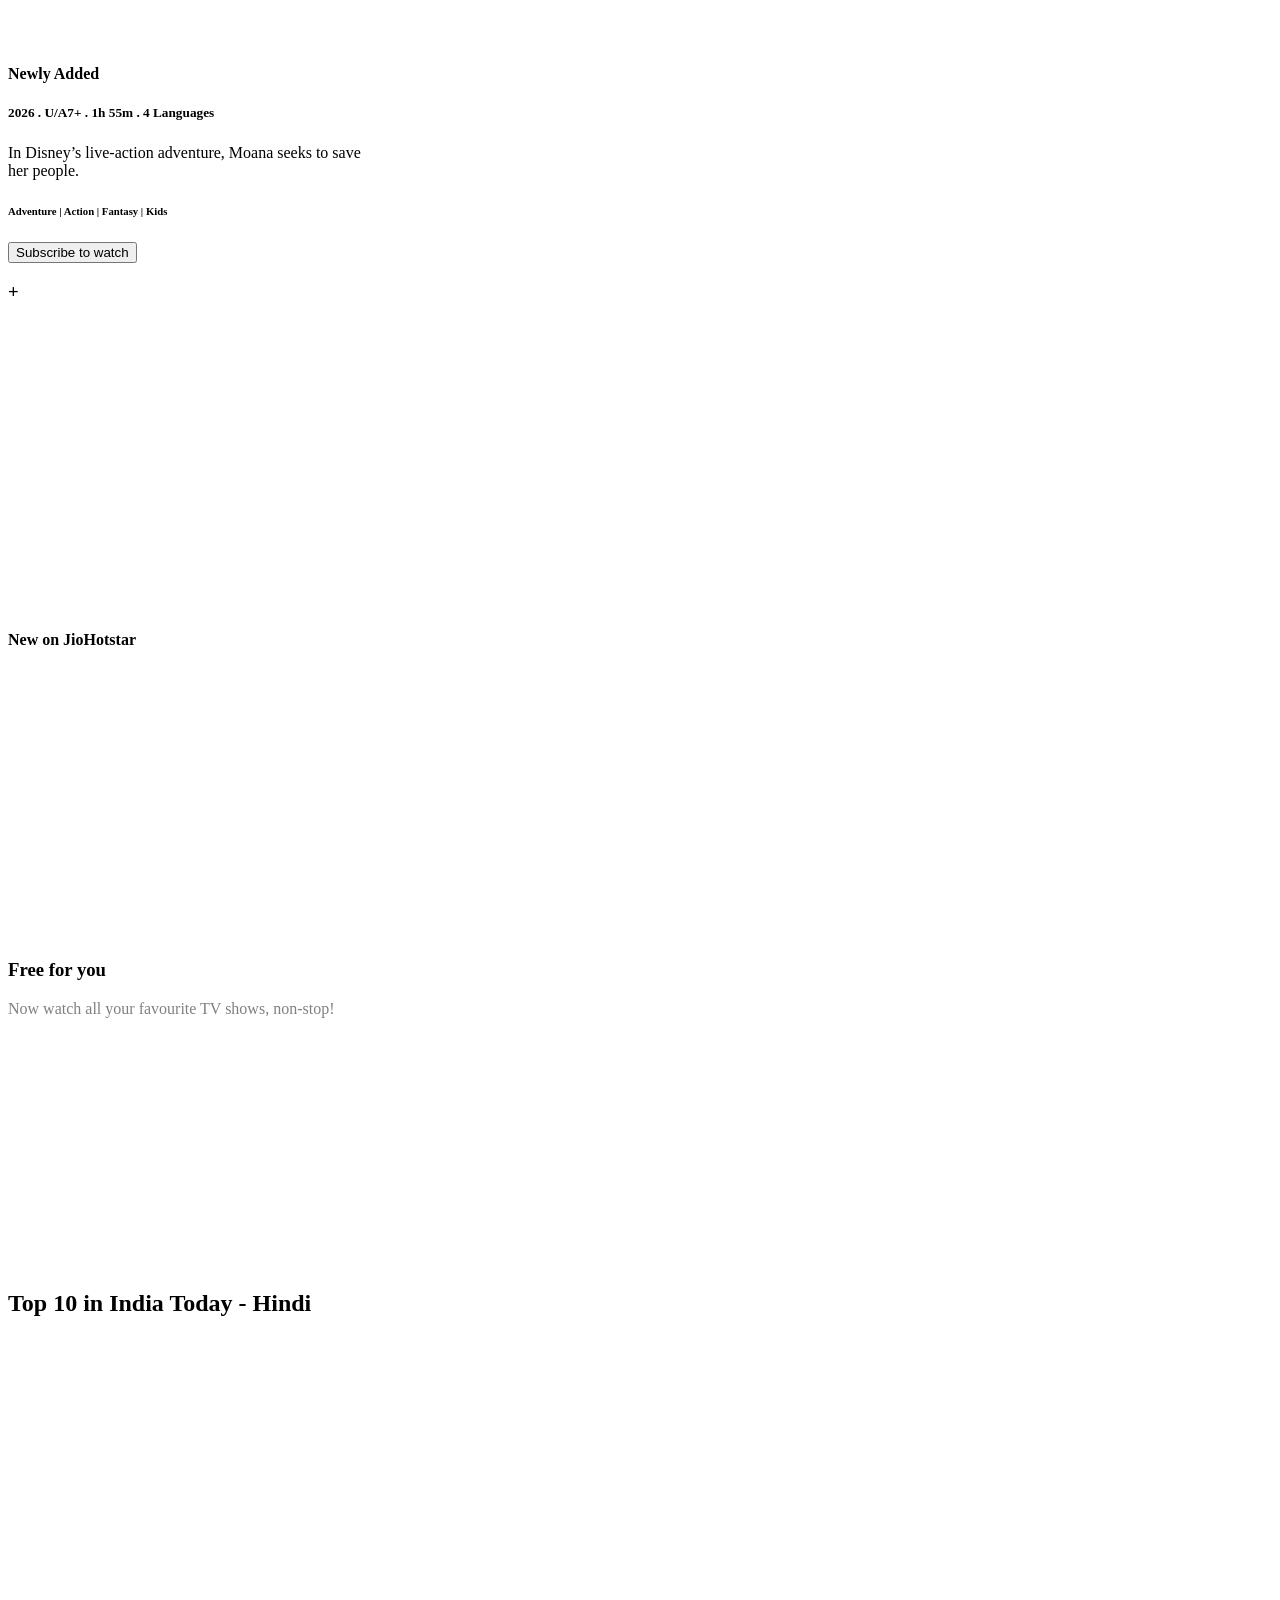
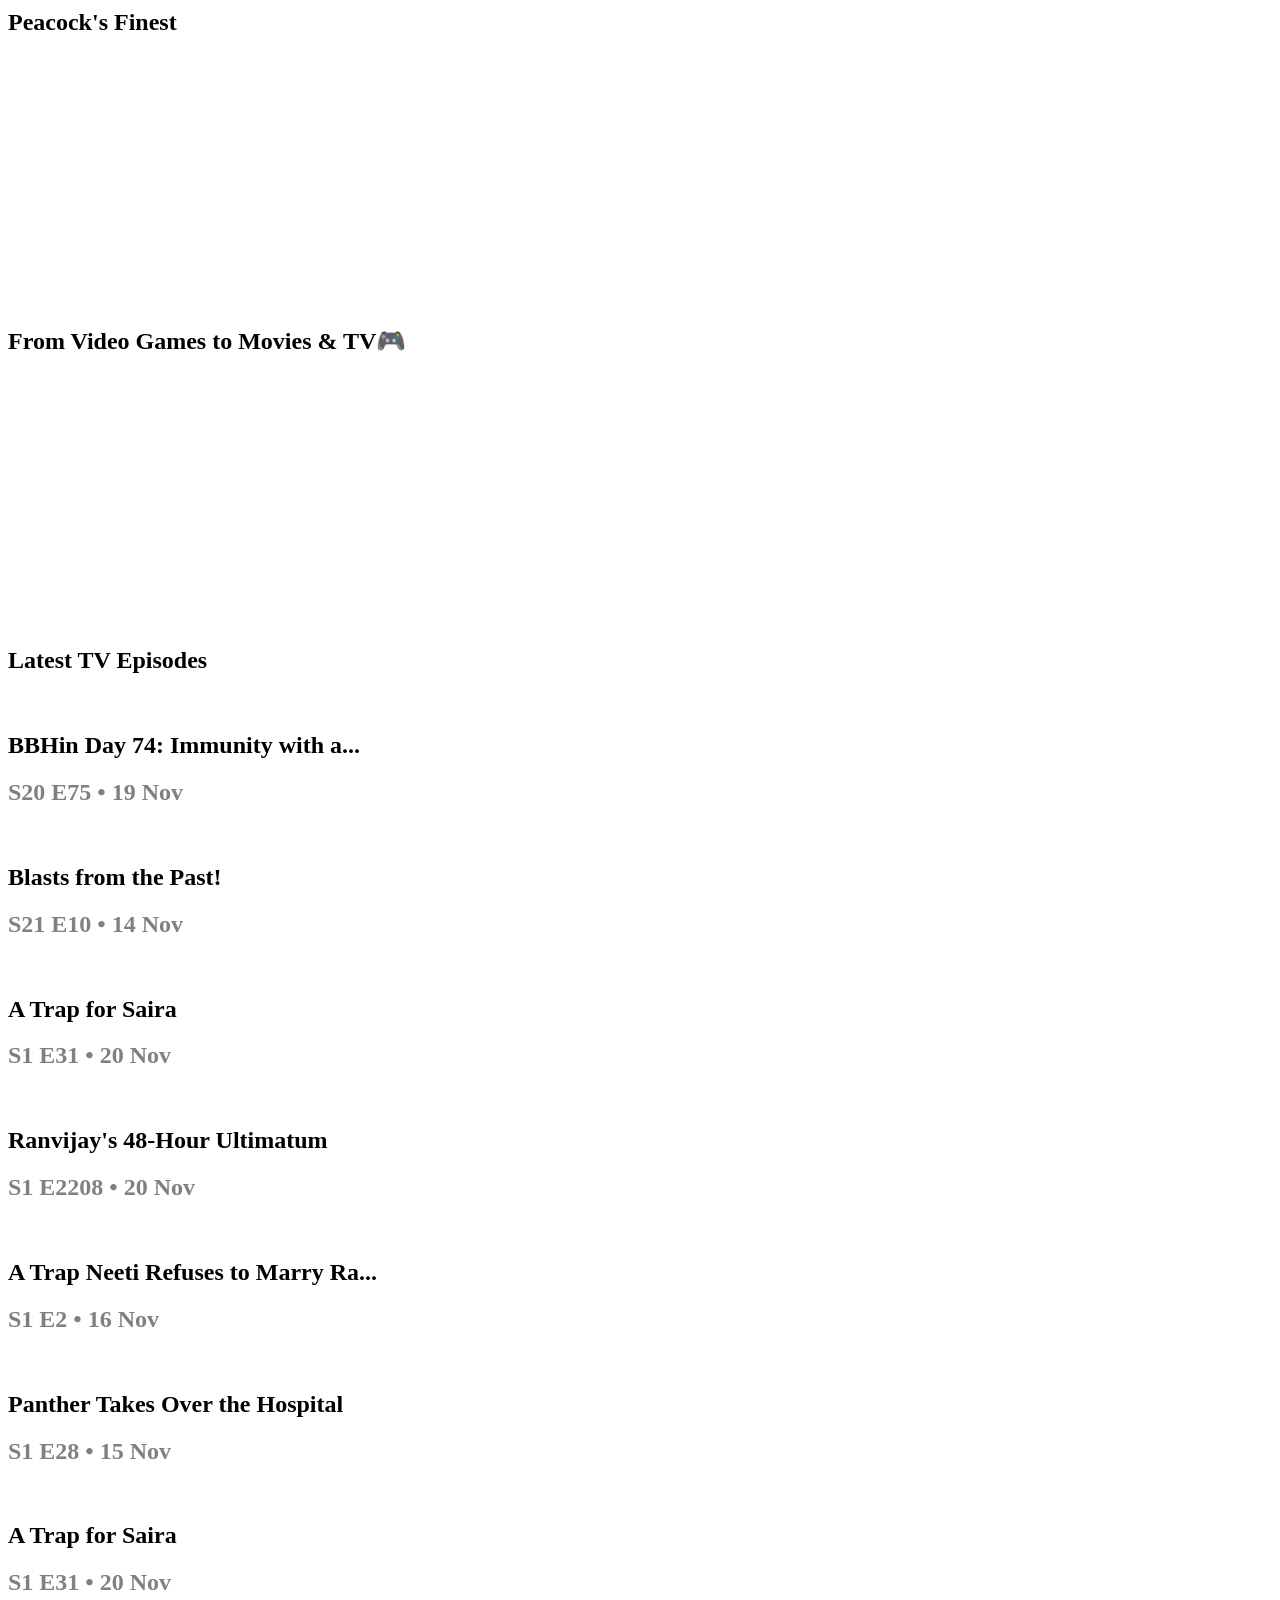
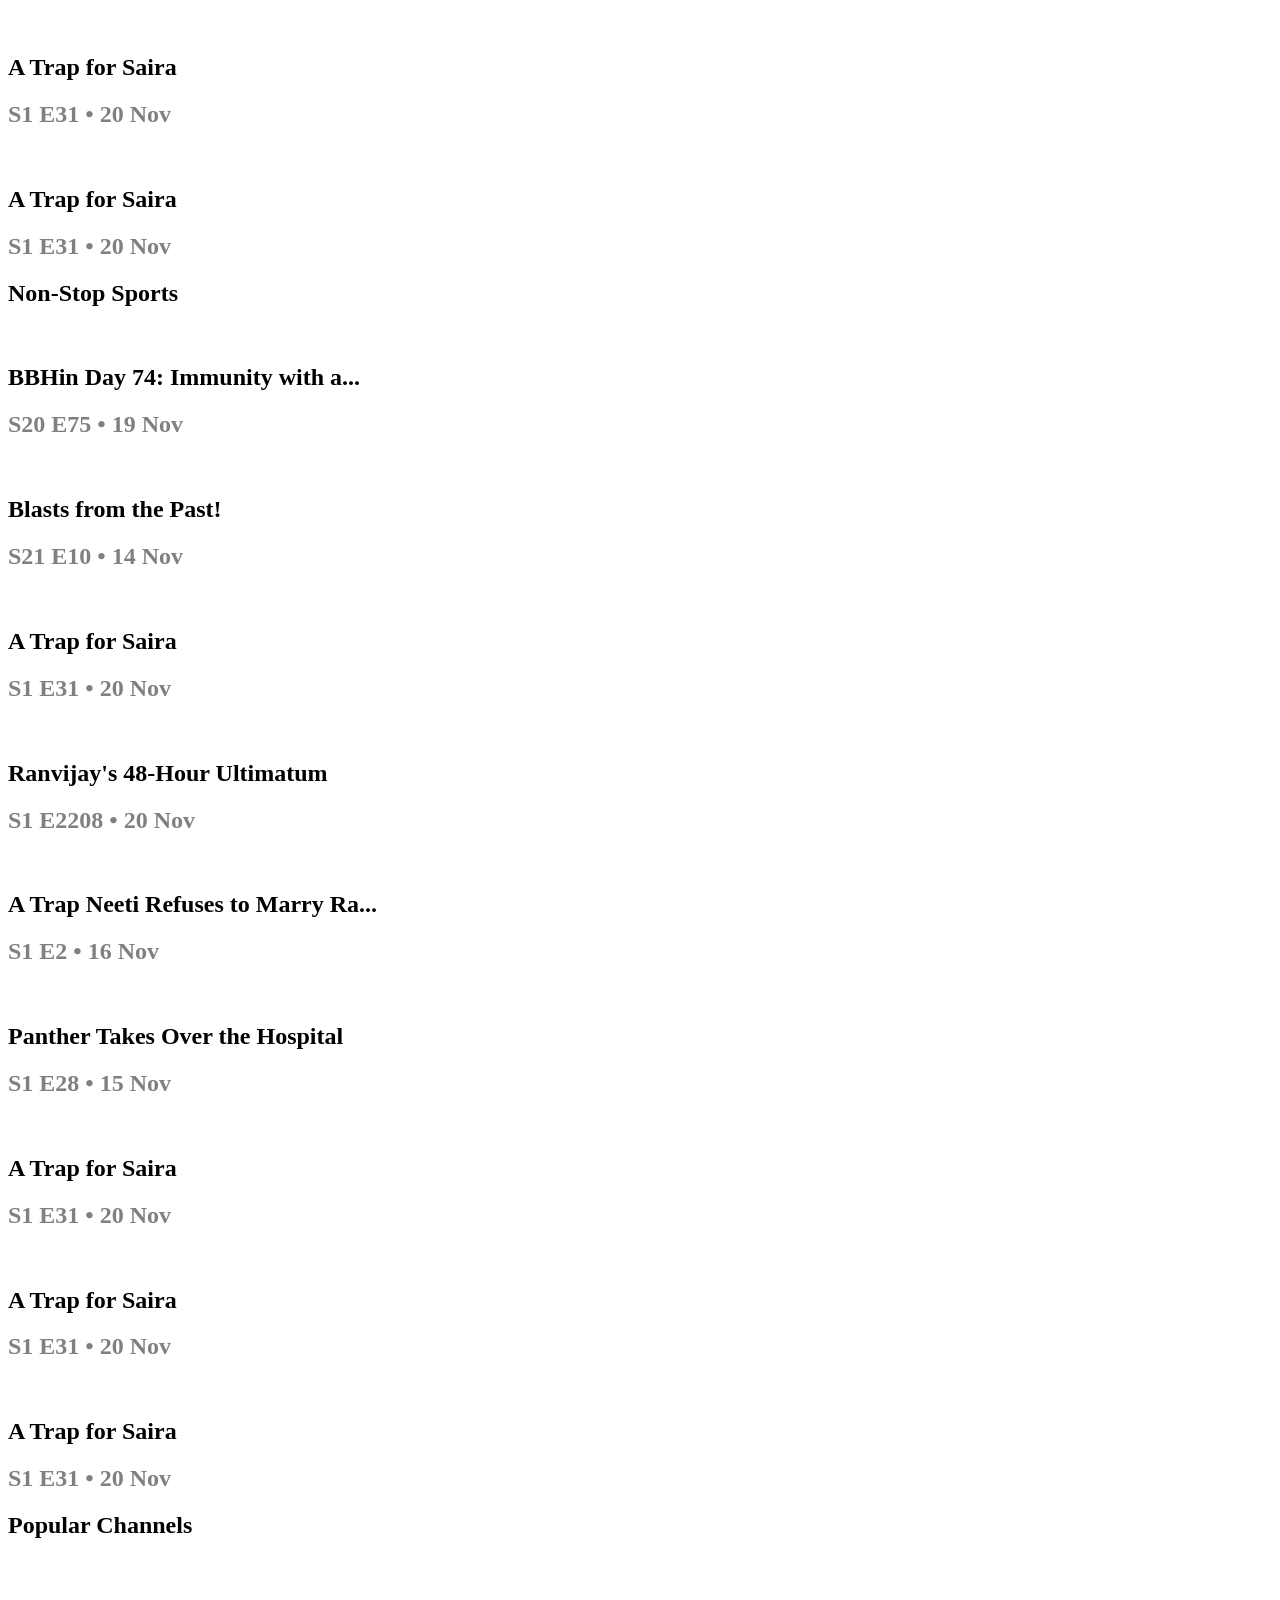
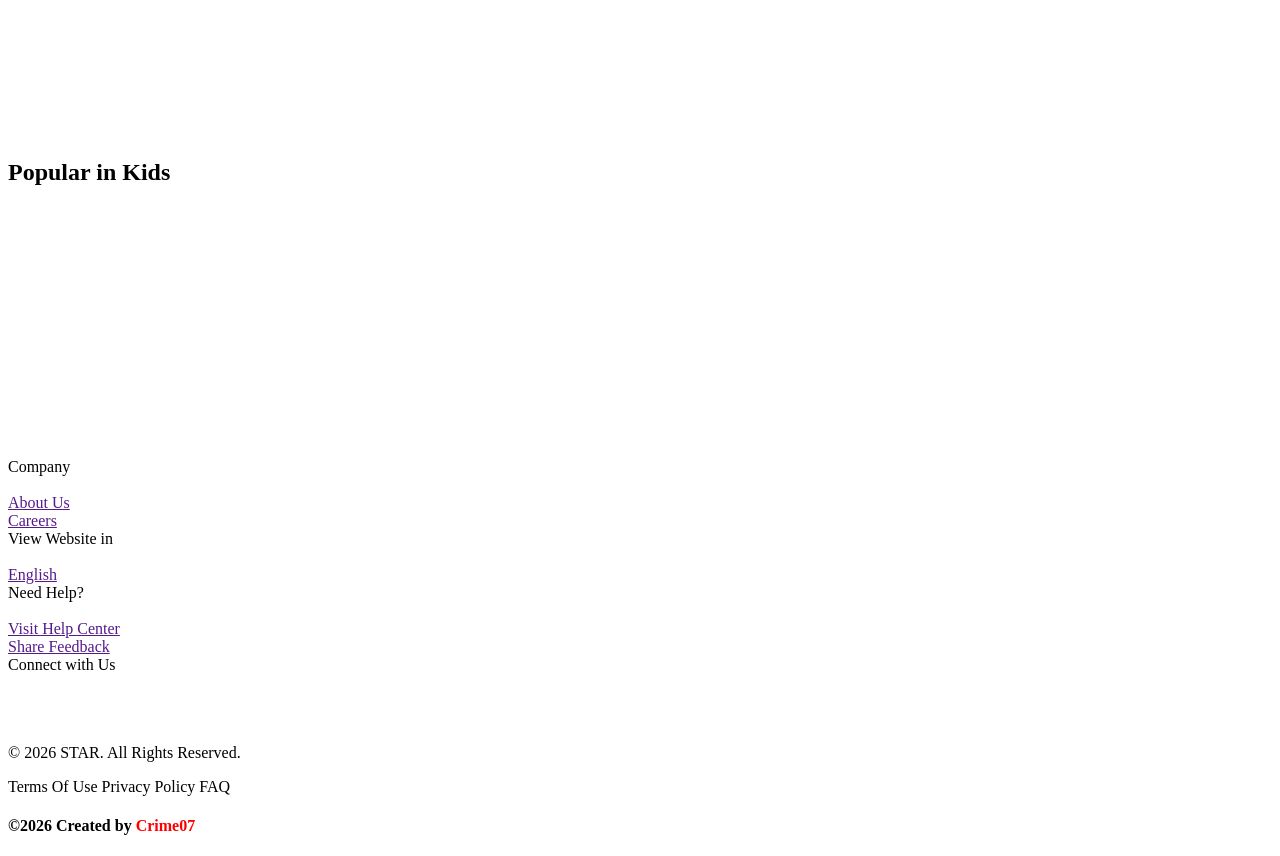
==== index.html @ 53266bb5 "Add files via upload" ====
<!DOCTYPE html>
<html lang="en">

<head>
    <meta charset="UTF-8">
    <meta name="viewport" content="width=device-width, initial-scale=1.0">
    <link rel="shortcut icon" href="/images/logo.png" type="image/x-icon">
    <link rel="stylesheet" href="/css/style.css">
    <title>JioHotstar</title>
</head>

<body>
    <header>
        <div class="first_container"></div>

        <div class="container_second_head">


            <div class="container_second">

                <div class="box1">
                    <img src="/images/mori.avif" alt="">
                </div>

                <div class="box2">
                    <img id="img2" src="/images/moana_name.png" alt="">
                </div>

                <div class="box3">
                    <h4>Newly Added</h4>
                    <h5>2026 . U/A7+ . 1h 55m . 4 Languages</h5>
                    <p>In Disney’s live-action adventure, Moana seeks to save <br> her people. </p>

                    <h6>Adventure | Action | Fantasy | Kids</h6>

                    <button type="button">Subscribe to watch</button>
                    <h3>+</h3>

                </div>
                <!-- ..........ICONS WORK-->

                <div class="side_icons">

                    <div class="icon1">
                        <img src="/images/logo.png" alt="">
                    </div>

                    <div class="icon2">
                        <img src="/images/home_iconee.png" alt="">
                    </div>

                    <div class="icon3">
                        <img src="/images/search.png" alt="">
                    </div>

                    <div class="icon4">
                        <img  src="/images/white_moniter.png" alt="">
                    </div>

                    <div class="icon5">
                        <img src="/images/popcorn_bucket_icon.png" alt="">
                    </div>
                    <div class="icon6">
                        <img src="/images/run_bro.png" alt="">
                    </div>
                    <div class="icon7">
                        <img src="/images/sparkey_icon.png" alt="">
                    </div>
                    <div class="icon8">
                        <img src="/images/catagories_icon.png" alt="">
                    </div>
                    <div class="icon9">
                        <img src="/images/man_iconee.png" alt="">
                    </div>
                </div>

                <!-- small img work in container_second -->
                <div class="small_img">

                    <div class="sm_img">

                        <div class="small1">
                            <img src="/images/varahi.avif" alt="">
                        </div>
                        <div class="small1">
                            <img src="/images/salu_bhai.avif" alt="">
                        </div>

                        <div class="small1">
                            <img src="/images/mori.avif" alt="">
                        </div>

                        <div class="small1">
                            <img src="/images/baccha log.avif" alt="">
                        </div>

                        <div class="small1">
                            <img src="/images/ramayan2.avif" alt="">
                        </div>

                        <div class="small1">
                            <img src="/images/img2.avif" alt="">
                        </div>

                        <div class="small1">
                            <img src="/images/ramayan1.avif" alt="">
                        </div>

                    </div>
                    <!-- <div class="small2">
                </div>
                <div class="small3">
                </div>
                <div class="small4">
                </div> -->



                </div>
                <!-- <video height="200px" controls loop muted poster="/images/mori.avif" >
            <source src="/video/video1.mp4" type="video/mp4">
        </video> -->
            </div>
        </div>
    </header>

    <section>
        <div class="section_container">
            <H4>New on JioHotstar</H4>

            <div class="img_work">

                <div class="imgs">
                    <img src="/images/imga1.avif" alt="">
                </div>

                <div class="imgs">
                    <img src="/images/imga2.webp" alt="">
                </div>

                <div class="imgs">
                    <img src="/images/imga3.avif" alt="">
                </div>

                <div class="imgs">
                    <img src="/images/imga4.avif" alt="">
                </div>

                <div class="imgs">
                    <img src="/images/imga5.avif" alt="">
                </div>

                <div class="imgs">
                    <img src="/images/imga6.avif" alt="">
                </div>

                <div class="imgs">
                    <img src="/images/imga7.avif" alt="">
                </div>
                <div class="imgs">
                    <img src="/images/imga.avif" alt="">
                </div>
                <div class="imgs">
                    <img src="/images/imga8.avif" alt="">
                </div>
                <div class="imgs">
                    <img src="/images/imga9.avif" alt="">
                </div>
                <div class="imgs">
                    <img src="/images/imga10.avif" alt="">
                </div>
                <div class="imgs">
                    <img src="/images/imga11.avif" alt="">
                </div>
                <div class="imgs">
                    <img src="/images/imga12.avif" alt="">
                </div>
                <div class="imgs">
                    <img src="/images/imga13.avif" alt="">
                </div>

            </div>
        </div>

        <!-- work start on here -->

        <div class="second_newcontaineer">

            <img src="/images/back_cover.avif" alt="">
            <div class="sec_newcontainer_inner">
                <h3>Free for you</h3>
                <span style="color: gray;">Now watch all your favourite TV shows, non-stop!</span>

                <div class="second_newcontaineer_img_work">

                    <div class="second_img">
                        <img src="/images/imga8.avif" alt="">
                    </div>

                    <div class="second_img">
                        <img src="/images/imga21.avif" alt="">
                    </div>

                    <div class="second_img">
                        <img src="/images/imga13.avif" alt="">
                    </div>

                    <div class="second_img">
                        <img src="/images/imga18.avif" alt="">
                    </div>

                    <div class="second_img">
                        <img src="/images/imga15.avif" alt="">
                    </div>

                    <div class="second_img">
                        <img src="/images/imga20.avif" alt="">
                    </div>

                    <div class="second_img">
                        <img src="/images/imga22.avif" alt="">
                    </div>
                    <div class="second_img">
                        <img src="/images/imga1.avif" alt="">
                    </div>
                    <div class="second_img">
                        <img src="/images/imga8.avif" alt="">
                    </div>
                    <div class="second_img">
                        <img src="/images/imga9.avif" alt="">
                    </div>
                    <div class="second_img">
                        <img src="/images/imga10.avif" alt="">
                    </div>
                    <div class="second_img">
                        <img src="/images/imga11.avif" alt="">
                    </div>
                    <div class="second_img">
                        <img src="/images/imga12.avif" alt="">
                    </div>
                    <div class="second_img">
                        <img src="/images/imga13.avif" alt="">
                    </div>

                </div>
            </div>

        </div>

        <!-- Top 10 in India Today - Hindi  -->

        <div class="top_10">
            <h1>Top 10 in India Today - Hindi</h1>

            <div class="second_newcontaineer_img_work">

                <div class="second_img">
                    <img src="/images/imga11.avif" alt="">
                </div>

                <div class="second_img">
                    <img src="/images/imga22.avif" alt="">
                </div>

                <div class="second_img">
                    <img src="/images/imga21.avif" alt="">
                </div>

                <div class="second_img">
                    <img src="/images/imga12.avif" alt="">
                </div>

                <div class="second_img">
                    <img src="/images/imga18.avif" alt="">
                </div>

                <div class="second_img">
                    <img src="/images/imga19.avif" alt="">
                </div>

                <div class="second_img">
                    <img src="/images/imga16.avif" alt="">
                </div>
                <div class="second_img">
                    <img src="/images/imga17.avif" alt="">
                </div>
                <div class="second_img">
                    <img src="/images/imga18.avif" alt="">
                </div>
                <div class="second_img">
                    <img src="/images/imga19.avif" alt="">
                </div>
                <div class="second_img">
                    <img src="/images/imga10.avif" alt="">
                </div>
                <div class="second_img">
                    <img src="/images/imga11.avif" alt="">
                </div>
                <div class="second_img">
                    <img src="/images/imga12.avif" alt="">
                </div>
                <div class="second_img">
                    <img src="/images/imga13.avif" alt="">
                </div>

            </div>

        </div>

        <!-- Peacock's Finest -->

        <div class="Peacocks_finest">
            <h1>Peacock's Finest</h1>

            <div class="second_newcontaineer_img_work">

                <div class="second_img">
                    <img src="/images/imga14.avif" alt="">
                </div>

                <div class="second_img">
                    <img src="/images/imga15.avif" alt="">
                </div>

                <div class="second_img">
                    <img src="/images/imga16.avif" alt="">
                </div>

                <div class="second_img">
                    <img src="/images/imga17.avif" alt="">
                </div>

                <div class="second_img">
                    <img src="/images/imga18.avif" alt="">
                </div>

                <div class="second_img">
                    <img src="/images/imga19.avif" alt="">
                </div>

                <div class="second_img">
                    <img src="/images/imga20.avif" alt="">
                </div>
                <div class="second_img">
                    <img src="/images/imga13.avif" alt="">
                </div>
                <div class="second_img">
                    <img src="/images/imga8.avif" alt="">
                </div>
                <div class="second_img">
                    <img src="/images/imga9.avif" alt="">
                </div>
                <div class="second_img">
                    <img src="/images/imga10.avif" alt="">
                </div>
                <div class="second_img">
                    <img src="/images/imga11.avif" alt="">
                </div>
                <div class="second_img">
                    <img src="/images/imga12.avif" alt="">
                </div>
                <div class="second_img">
                    <img src="/images/imga13.avif" alt="">
                </div>

            </div>

        </div>

        <!-- /* From Video Games to Movies & TV🎮 */ -->

        <div class="Games_to_Movies">
            <h1>From Video Games to Movies & TV🎮</h1>

            <div class="second_newcontaineer_img_work">

                <div class="second_img">
                    <img src="/images/g1.avif" alt="">
                </div>

                <div class="second_img">
                    <img src="/images/g2.avif" alt="">
                </div>

                <div class="second_img">
                    <img src="/images/g3.avif" alt="">
                </div>

                <div class="second_img">
                    <img src="/images/g4.avif" alt="">
                </div>

                <div class="second_img">
                    <img src="/images/g8.avif" alt="">
                </div>

                <div class="second_img">
                    <img src="/images/g5.avif" alt="">
                </div>

                <div class="second_img">
                    <img src="/images/g7.avif" alt="">
                </div>
                <div class="second_img">
                    <img src="/images/imga.avif" alt="">
                </div>
                <div class="second_img">
                    <img src="/images/imga8.avif" alt="">
                </div>
                <div class="second_img">
                    <img src="/images/imga9.avif" alt="">
                </div>
                <div class="second_img">
                    <img src="/images/imga10.avif" alt="">
                </div>
                <div class="second_img">
                    <img src="/images/imga11.avif" alt="">
                </div>
                <div class="second_img">
                    <img src="/images/imga12.avif" alt="">
                </div>
                <div class="second_img">
                    <img src="/images/imga13.avif" alt="">
                </div>

            </div>

        </div>

        <!-- Latest TV Episodes -->

        <div class="Latest_TV_Episodes">
            <h1>Latest TV Episodes</h1>

            <div class="Latest_TV_Episodes_container_head">

                <div class="Latest_TV_Episodes_conte">
                    <a href="/html/video.html"><img src="/images/b1.avif" alt=""> </a>
                    <h2>BBHin Day 74: Immunity with a...</h2>
                    <h2 style="color: grey;">S20 E75 • 19 Nov</h2>
                </div>


                <div class="Latest_TV_Episodes_conte">
                    <a href="/html/video.html"><img src="/images/b2.avif" alt=""> </a>
                    <h2>Blasts from the Past!</h2>
                    <h2 style="color: grey;">S21 E10 • 14 Nov</h2>
                </div>

                <div class="Latest_TV_Episodes_conte">
                    <a href="/html/video.html"><img src="/images/b4.avif" alt=""> </a>
                    <h2>A Trap for Saira</h2>
                    <h2 style="color: grey;">S1 E31 • 20 Nov</h2>
                </div>

                <div class="Latest_TV_Episodes_conte">
                    <a href="/html/video.html"><img src="/images/b5.avif" alt=""> </a>
                    <h2>Ranvijay's 48-Hour Ultimatum</h2>
                    <h2 style="color: grey;">S1 E2208 • 20 Nov</h2>
                </div>

                <div class="Latest_TV_Episodes_conte">
                    <a href="/html/video.html"><img src="/images/b6.avif" alt=""> </a>
                    <h2>A Trap Neeti Refuses to Marry Ra...</h2>
                    <h2 style="color: grey;">S1 E2 • 16 Nov</h2>
                </div>
                <div class="Latest_TV_Episodes_conte">
                    <a href="/html/video.html"><img src="/images/b7.avif" alt=""> </a>
                    <h2>Panther Takes Over the Hospital</h2>
                    <h2 style="color: grey;">S1 E28 • 15 Nov</h2>
                </div>
                <div class="Latest_TV_Episodes_conte">
                    <a href="/html/video.html"><img src="/images/b8.avif" alt=""> </a>
                    <h2>A Trap for Saira</h2>
                    <h2 style="color: grey;">S1 E31 • 20 Nov</h2>
                </div>
                <div class="Latest_TV_Episodes_conte">
                    <a href="/html/video.html"><img src="/images/b9.avif" alt=""> </a>
                    <h2>A Trap for Saira</h2>
                    <h2 style="color: grey;">S1 E31 • 20 Nov</h2>
                </div>
                <div class="Latest_TV_Episodes_conte">
                    <a href="/html/video.html"><img src="/images/b10.avif" alt=""> </a>
                    <h2>A Trap for Saira</h2>
                    <h2 style="color: grey;">S1 E31 • 20 Nov</h2>
                </div>

            </div>

        </div>

        <!-- dekho sports bina ruke bas aakhe khule ho -->

        <div class="Non_Stop_Sports">
            <h1>Non-Stop Sports</h1>

            <div class="Non_Stop_Sports_container">

                <div class="Non_Stop_Sports_conte">
                    <a href="/html/video.html"><img src="/images/sporte10.avif" alt=""> </a>
                    <h2>BBHin Day 74: Immunity with a...</h2>
                    <h2 style="color: grey;">S20 E75 • 19 Nov</h2>
                </div>


                <div class="Non_Stop_Sports_conte">
                    <a href="/html/video.html"><img src="/images/sporte9.avif" alt=""> </a>
                    <h2>Blasts from the Past!</h2>
                    <h2 style="color: grey;">S21 E10 • 14 Nov</h2>
                </div>

                <div class="Non_Stop_Sports_conte">
                    <a href="/html/video.html"><img src="/images/sporte8.avif" alt=""> </a>
                    <h2>A Trap for Saira</h2>
                    <h2 style="color: grey;">S1 E31 • 20 Nov</h2>
                </div>

                <div class="Non_Stop_Sports_conte">
                    <a href="/html/video.html"><img src="/images/sporte7.avif" alt=""> </a>
                    <h2>Ranvijay's 48-Hour Ultimatum</h2>
                    <h2 style="color: grey;">S1 E2208 • 20 Nov</h2>
                </div>

                <div class="Non_Stop_Sports_conte">
                    <a href="/html/video.html"><img src="/images/sporte6.avif" alt=""> </a>
                    <h2>A Trap Neeti Refuses to Marry Ra...</h2>
                    <h2 style="color: grey;">S1 E2 • 16 Nov</h2>
                </div>
                <div class="Non_Stop_Sports_conte">
                    <a href="/html/video.html"><img src="/images/sporte5.avif" alt=""> </a>
                    <h2>Panther Takes Over the Hospital</h2>
                    <h2 style="color: grey;">S1 E28 • 15 Nov</h2>
                </div>
                <div class="Non_Stop_Sports_conte">
                    <a href="/html/video.html"><img src="/images/sporte4.avif" alt=""> </a>
                    <h2>A Trap for Saira</h2>
                    <h2 style="color: grey;">S1 E31 • 20 Nov</h2>
                </div>
                <div class="Non_Stop_Sports_conte">
                    <a href="/html/video.html"><img src="/images/sporte3.avif" alt=""> </a>
                    <h2>A Trap for Saira</h2>
                    <h2 style="color: grey;">S1 E31 • 20 Nov</h2>
                </div>
                <div class="Non_Stop_Sports_conte">
                    <a href="/html/video.html"><img src="/images/sporte2.avif" alt=""> </a>
                    <h2>A Trap for Saira</h2>
                    <h2 style="color: grey;">S1 E31 • 20 Nov</h2>
                </div>

            </div>
        </div>

        <div class="Non_Stop_Sports">
            <h1>Popular Channels</h1>

            <div class="Non_Stop_Sports_container">

                <div class="Non_Stop_Sports_conte">
                    <a href="/html/video.html"><img src="/images/c1.webp" alt=""> </a>
                    
                </div>


                <div class="Non_Stop_Sports_conte">
                    <a href="/html/video.html"><img src="/images/c2.avif" alt=""> </a>
                </div>

                <div class="Non_Stop_Sports_conte">
                    <a href="/html/video.html"><img src="/images/c3.webp" alt=""> </a>
                    
                </div>

                <div class="Non_Stop_Sports_conte">
                    <a href="/html/video.html"><img src="/images/c4.webp" alt=""> </a>
                    
                </div>

                <div class="Non_Stop_Sports_conte">
                    <a href="/html/video.html"><img src="/images/c5.webp" alt=""> </a>
                    
                </div>
                <div class="Non_Stop_Sports_conte">
                    <a href="/html/video.html"><img src="/images/c6.webp" alt=""> </a>
                    
                </div>
                <div class="Non_Stop_Sports_conte">
                    <a href="/html/video.html"><img src="/images/c7.avif" alt=""> </a>
                   
                </div>
                <div class="Non_Stop_Sports_conte">
                    <a href="/html/video.html"><img src="/images/c8.webp" alt=""> </a>
                    
                </div>
                <div class="Non_Stop_Sports_conte">
                    <a href="/html/video.html"><img src="/images/c9.webp" alt=""> </a>
                </div>

                <div class="Non_Stop_Sports_conte">
                    <a href="/html/video.html"><img src="/images/c10.avif" alt=""> </a>
                </div>

            </div>
        </div>


        <div class="Games_to_Movies">
            <h1>Popular in Kids</h1>

            <div class="second_newcontaineer_img_work">

                <div class="second_img">
                    <img src="/images/bluey.webp" alt="">
                </div>

                <div class="second_img">
                    <img src="/images/motu.avif" alt="">
                </div>

                <div class="second_img">
                    <img src="/images/oggy.avif" alt="">
                </div>

                <div class="second_img">
                    <img src="/images/patlu.webp" alt="">
                </div>

                <div class="second_img">
                    <img src="/images/monkey.webp" alt="">
                </div>

                <div class="second_img">
                    <img src="/images/ainbo.avif" alt="">
                </div>

                <div class="second_img">
                    <img src="/images/furfuri_nagar.avif" alt="">
                </div>
                <div class="second_img">
                    <img src="/images/masha.avif" alt="">
                </div>
                <div class="second_img">
                    <img src="/images/peppa.avif" alt="">
                </div>
                <div class="second_img">
                    <img src="/images/imga9.avif" alt="">
                </div>
                <div class="second_img">
                    <img src="/images/imga10.avif" alt="">
                </div>
                <div class="second_img">
                    <img src="/images/imga11.avif" alt="">
                </div>
                <div class="second_img">
                    <img src="/images/imga12.avif" alt="">
                </div>
                <div class="second_img">
                    <img src="/images/imga13.avif" alt="">
                </div>

            </div>

        </div>

    </section>

    <footer>
        <div class="footer_container">

            <div class="four_container_king">
                <div class="foot_box1">
                    <span>Company</span> <br> <br>

                    <a href="">About Us</a> <br>
                    <a href="">Careers</a>
                </div>

                <div class="foot_box2">
                    <span>View Website in</span> <br> <br>

                    <a href=""><i class="fa-light fa-check"></i>English</a> <br>

                </div>

                <div class="foot_box3">
                    <span>Need Help?</span> <br> <br>

                    <a href="">Visit Help Center</a> <br>
                    <a href="">Share Feedback</a>
                </div>

                <div class="foot_box4">
                    <span>Connect with Us</span> <br> <br>

                    <a href=""> <img width="40px" src="/images/facebook (2).png" alt=""></a>
                    <a href=""> <img width="40px" src="/images/logos.png" alt=""></a>

                </div>

            </div>

            <div class="foot_box5">
                <a href=""><img width="150px" src="/images/google-playstore.webp" alt=""></a>
                <a href=""><img width="150px" src="/images/ios-appstore.webp" alt=""></a>
            </div>


            <div class="foot_box6">
                <p>© 2026 STAR. All Rights Reserved.</p>
                <p>Terms Of Use Privacy Policy FAQ</p>
                <h4> &copy;2026 Created by <b style="color: red;"> Crime07</b></h4>
            </div>


        </div>
    </footer>

</body>

</html>
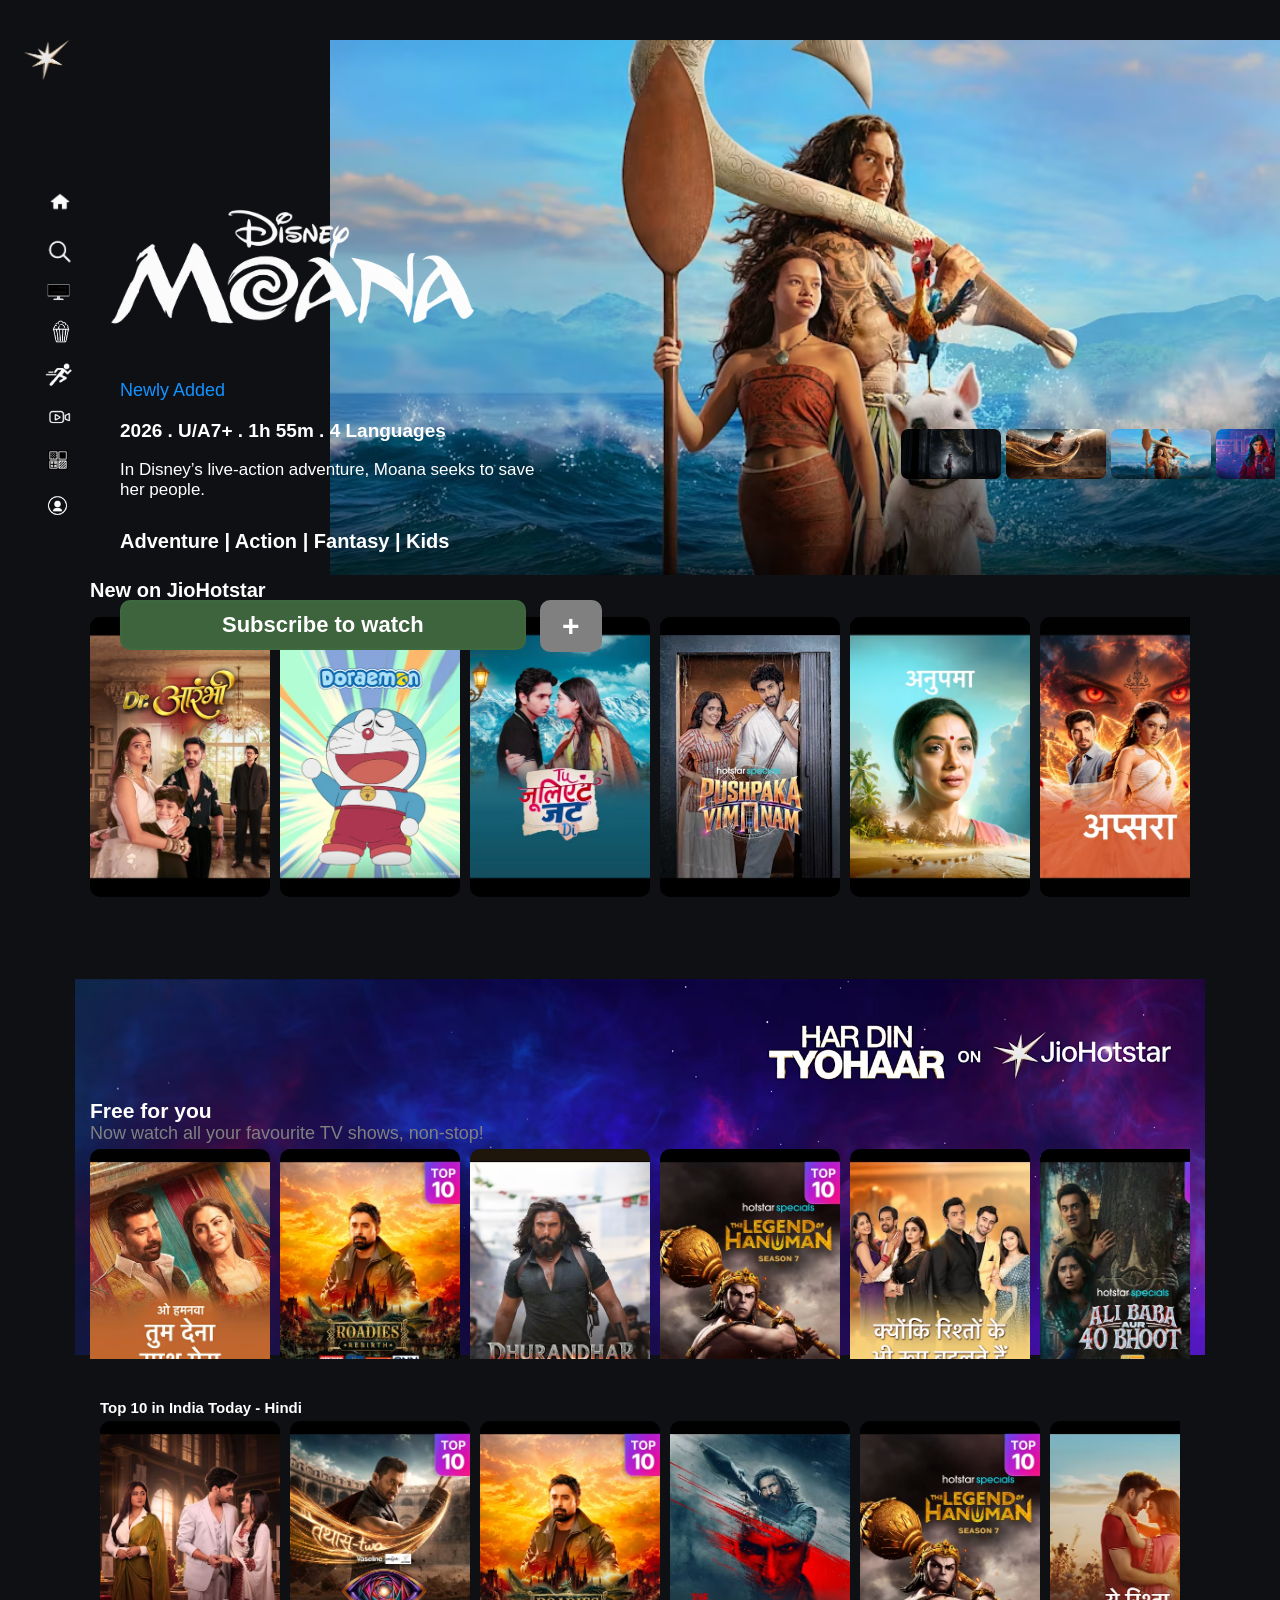
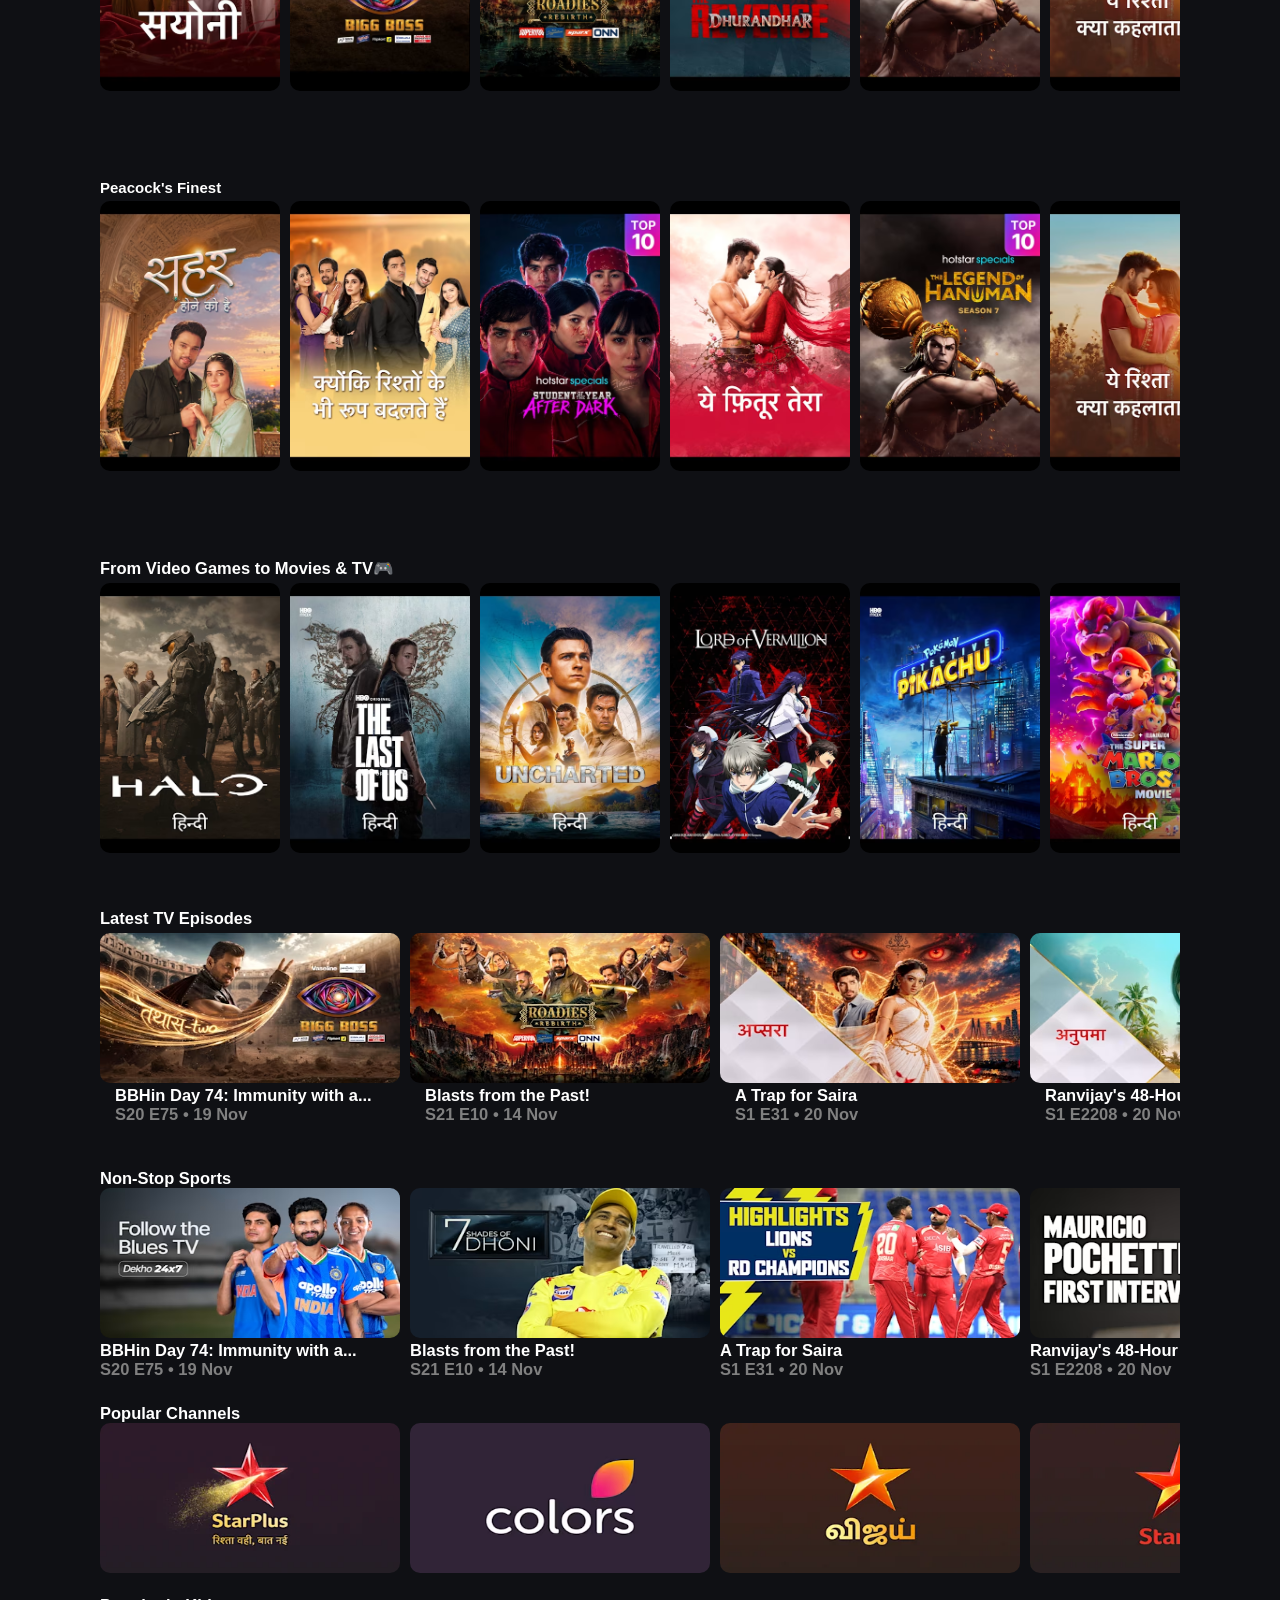
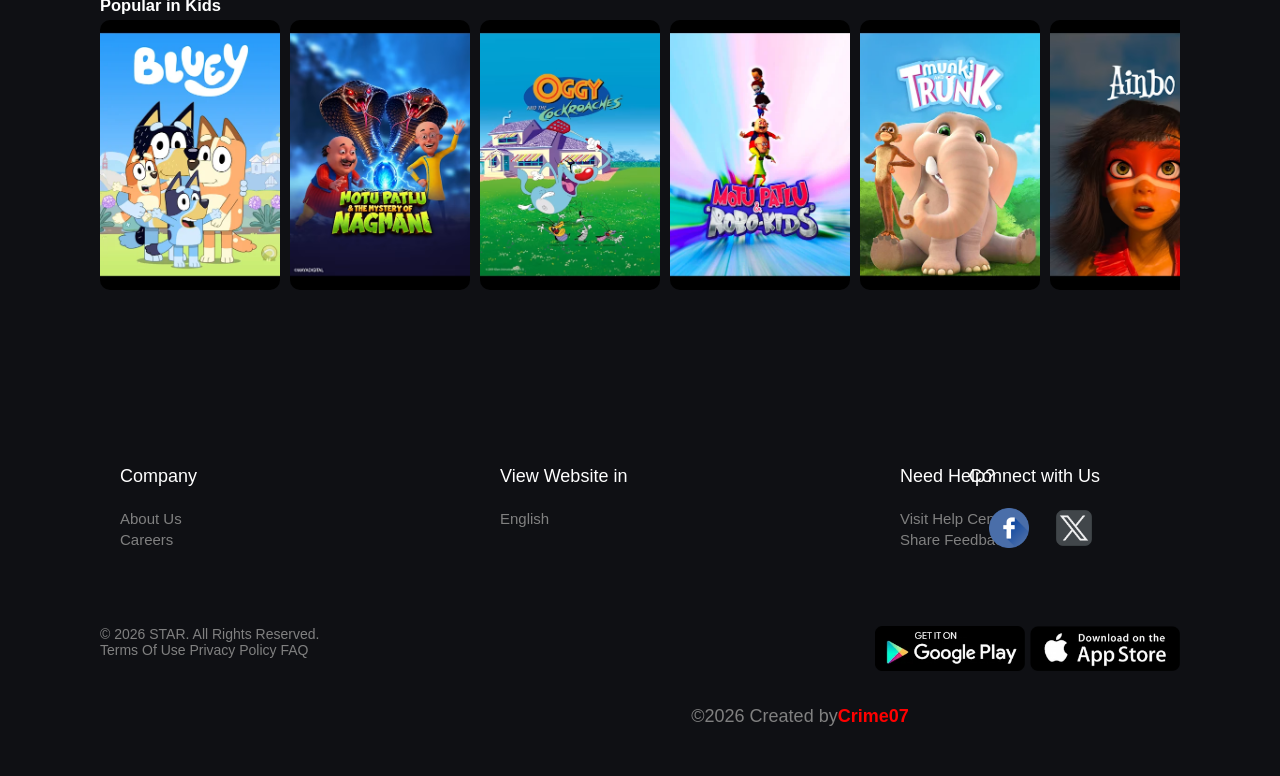
==== commit 704dd812: "Update index.html" ====
--- a/index.html
+++ b/index.html
@@ -4,7 +4,7 @@
 <head>
     <meta charset="UTF-8">
     <meta name="viewport" content="width=device-width, initial-scale=1.0">
-    <link rel="shortcut icon" href="/images/logo.png" type="image/x-icon">
+    <link rel="shortcut icon" href="images/logo.png" type="image/x-icon">
     <link rel="stylesheet" href="/css/style.css">
     <title>JioHotstar</title>
 </head>
@@ -19,11 +19,11 @@
             <div class="container_second">
 
                 <div class="box1">
-                    <img src="/images/mori.avif" alt="">
+                    <img src="images/mori.avif" alt="">
                 </div>
 
                 <div class="box2">
-                    <img id="img2" src="/images/moana_name.png" alt="">
+                    <img id="img2" src="images/moana_name.png" alt="">
                 </div>
 
                 <div class="box3">
@@ -42,35 +42,35 @@
                 <div class="side_icons">
 
                     <div class="icon1">
-                        <img src="/images/logo.png" alt="">
+                        <img src="images/logo.png" alt="">
                     </div>
 
                     <div class="icon2">
-                        <img src="/images/home_iconee.png" alt="">
+                        <img src="images/home_iconee.png" alt="">
                     </div>
 
                     <div class="icon3">
-                        <img src="/images/search.png" alt="">
+                        <img src="images/search.png" alt="">
                     </div>
 
                     <div class="icon4">
-                        <img  src="/images/white_moniter.png" alt="">
+                        <img  src="images/white_moniter.png" alt="">
                     </div>
 
                     <div class="icon5">
-                        <img src="/images/popcorn_bucket_icon.png" alt="">
+                        <img src="images/popcorn_bucket_icon.png" alt="">
                     </div>
                     <div class="icon6">
-                        <img src="/images/run_bro.png" alt="">
+                        <img src="images/run_bro.png" alt="">
                     </div>
                     <div class="icon7">
-                        <img src="/images/sparkey_icon.png" alt="">
+                        <img src="images/sparkey_icon.png" alt="">
                     </div>
                     <div class="icon8">
-                        <img src="/images/catagories_icon.png" alt="">
+                        <img src="images/catagories_icon.png" alt="">
                     </div>
                     <div class="icon9">
-                        <img src="/images/man_iconee.png" alt="">
+                        <img src="images/man_iconee.png" alt="">
                     </div>
                 </div>
 
@@ -80,30 +80,30 @@
                     <div class="sm_img">
 
                         <div class="small1">
-                            <img src="/images/varahi.avif" alt="">
+                            <img src="images/varahi.avif" alt="">
                         </div>
                         <div class="small1">
-                            <img src="/images/salu_bhai.avif" alt="">
+                            <img src="images/salu_bhai.avif" alt="">
                         </div>
 
                         <div class="small1">
-                            <img src="/images/mori.avif" alt="">
+                            <img src="images/mori.avif" alt="">
                         </div>
 
                         <div class="small1">
-                            <img src="/images/baccha log.avif" alt="">
+                            <img src="images/baccha log.avif" alt="">
                         </div>
 
                         <div class="small1">
-                            <img src="/images/ramayan2.avif" alt="">
+                            <img src="images/ramayan2.avif" alt="">
                         </div>
 
                         <div class="small1">
-                            <img src="/images/img2.avif" alt="">
+                            <img src="images/img2.avif" alt="">
                         </div>
 
                         <div class="small1">
-                            <img src="/images/ramayan1.avif" alt="">
+                            <img src="images/ramayan1.avif" alt="">
                         </div>
 
                     </div>
@@ -117,7 +117,7 @@
 
 
                 </div>
-                <!-- <video height="200px" controls loop muted poster="/images/mori.avif" >
+                <!-- <video height="200px" controls loop muted poster="images/mori.avif" >
             <source src="/video/video1.mp4" type="video/mp4">
         </video> -->
             </div>
@@ -131,52 +131,52 @@
             <div class="img_work">
 
                 <div class="imgs">
-                    <img src="/images/imga1.avif" alt="">
-                </div>
-
-                <div class="imgs">
-                    <img src="/images/imga2.webp" alt="">
-                </div>
-
-                <div class="imgs">
-                    <img src="/images/imga3.avif" alt="">
-                </div>
-
-                <div class="imgs">
-                    <img src="/images/imga4.avif" alt="">
-                </div>
-
-                <div class="imgs">
-                    <img src="/images/imga5.avif" alt="">
-                </div>
-
-                <div class="imgs">
-                    <img src="/images/imga6.avif" alt="">
-                </div>
-
-                <div class="imgs">
-                    <img src="/images/imga7.avif" alt="">
-                </div>
-                <div class="imgs">
-                    <img src="/images/imga.avif" alt="">
-                </div>
-                <div class="imgs">
-                    <img src="/images/imga8.avif" alt="">
-                </div>
-                <div class="imgs">
-                    <img src="/images/imga9.avif" alt="">
-                </div>
-                <div class="imgs">
-                    <img src="/images/imga10.avif" alt="">
-                </div>
-                <div class="imgs">
-                    <img src="/images/imga11.avif" alt="">
-                </div>
-                <div class="imgs">
-                    <img src="/images/imga12.avif" alt="">
-                </div>
-                <div class="imgs">
-                    <img src="/images/imga13.avif" alt="">
+                    <img src="images/imga1.avif" alt="">
+                </div>
+
+                <div class="imgs">
+                    <img src="images/imga2.webp" alt="">
+                </div>
+
+                <div class="imgs">
+                    <img src="images/imga3.avif" alt="">
+                </div>
+
+                <div class="imgs">
+                    <img src="images/imga4.avif" alt="">
+                </div>
+
+                <div class="imgs">
+                    <img src="images/imga5.avif" alt="">
+                </div>
+
+                <div class="imgs">
+                    <img src="images/imga6.avif" alt="">
+                </div>
+
+                <div class="imgs">
+                    <img src="images/imga7.avif" alt="">
+                </div>
+                <div class="imgs">
+                    <img src="images/imga.avif" alt="">
+                </div>
+                <div class="imgs">
+                    <img src="images/imga8.avif" alt="">
+                </div>
+                <div class="imgs">
+                    <img src="images/imga9.avif" alt="">
+                </div>
+                <div class="imgs">
+                    <img src="images/imga10.avif" alt="">
+                </div>
+                <div class="imgs">
+                    <img src="images/imga11.avif" alt="">
+                </div>
+                <div class="imgs">
+                    <img src="images/imga12.avif" alt="">
+                </div>
+                <div class="imgs">
+                    <img src="images/imga13.avif" alt="">
                 </div>
 
             </div>
@@ -186,7 +186,7 @@
 
         <div class="second_newcontaineer">
 
-            <img src="/images/back_cover.avif" alt="">
+            <img src="images/back_cover.avif" alt="">
             <div class="sec_newcontainer_inner">
                 <h3>Free for you</h3>
                 <span style="color: gray;">Now watch all your favourite TV shows, non-stop!</span>
@@ -194,52 +194,52 @@
                 <div class="second_newcontaineer_img_work">
 
                     <div class="second_img">
-                        <img src="/images/imga8.avif" alt="">
-                    </div>
-
-                    <div class="second_img">
-                        <img src="/images/imga21.avif" alt="">
-                    </div>
-
-                    <div class="second_img">
-                        <img src="/images/imga13.avif" alt="">
-                    </div>
-
-                    <div class="second_img">
-                        <img src="/images/imga18.avif" alt="">
-                    </div>
-
-                    <div class="second_img">
-                        <img src="/images/imga15.avif" alt="">
-                    </div>
-
-                    <div class="second_img">
-                        <img src="/images/imga20.avif" alt="">
-                    </div>
-
-                    <div class="second_img">
-                        <img src="/images/imga22.avif" alt="">
-                    </div>
-                    <div class="second_img">
-                        <img src="/images/imga1.avif" alt="">
-                    </div>
-                    <div class="second_img">
-                        <img src="/images/imga8.avif" alt="">
-                    </div>
-                    <div class="second_img">
-                        <img src="/images/imga9.avif" alt="">
-                    </div>
-                    <div class="second_img">
-                        <img src="/images/imga10.avif" alt="">
-                    </div>
-                    <div class="second_img">
-                        <img src="/images/imga11.avif" alt="">
-                    </div>
-                    <div class="second_img">
-                        <img src="/images/imga12.avif" alt="">
-                    </div>
-                    <div class="second_img">
-                        <img src="/images/imga13.avif" alt="">
+                        <img src="images/imga8.avif" alt="">
+                    </div>
+
+                    <div class="second_img">
+                        <img src="images/imga21.avif" alt="">
+                    </div>
+
+                    <div class="second_img">
+                        <img src="images/imga13.avif" alt="">
+                    </div>
+
+                    <div class="second_img">
+                        <img src="images/imga18.avif" alt="">
+                    </div>
+
+                    <div class="second_img">
+                        <img src="images/imga15.avif" alt="">
+                    </div>
+
+                    <div class="second_img">
+                        <img src="images/imga20.avif" alt="">
+                    </div>
+
+                    <div class="second_img">
+                        <img src="images/imga22.avif" alt="">
+                    </div>
+                    <div class="second_img">
+                        <img src="images/imga1.avif" alt="">
+                    </div>
+                    <div class="second_img">
+                        <img src="images/imga8.avif" alt="">
+                    </div>
+                    <div class="second_img">
+                        <img src="images/imga9.avif" alt="">
+                    </div>
+                    <div class="second_img">
+                        <img src="images/imga10.avif" alt="">
+                    </div>
+                    <div class="second_img">
+                        <img src="images/imga11.avif" alt="">
+                    </div>
+                    <div class="second_img">
+                        <img src="images/imga12.avif" alt="">
+                    </div>
+                    <div class="second_img">
+                        <img src="images/imga13.avif" alt="">
                     </div>
 
                 </div>
@@ -255,52 +255,52 @@
             <div class="second_newcontaineer_img_work">
 
                 <div class="second_img">
-                    <img src="/images/imga11.avif" alt="">
-                </div>
-
-                <div class="second_img">
-                    <img src="/images/imga22.avif" alt="">
-                </div>
-
-                <div class="second_img">
-                    <img src="/images/imga21.avif" alt="">
-                </div>
-
-                <div class="second_img">
-                    <img src="/images/imga12.avif" alt="">
-                </div>
-
-                <div class="second_img">
-                    <img src="/images/imga18.avif" alt="">
-                </div>
-
-                <div class="second_img">
-                    <img src="/images/imga19.avif" alt="">
-                </div>
-
-                <div class="second_img">
-                    <img src="/images/imga16.avif" alt="">
-                </div>
-                <div class="second_img">
-                    <img src="/images/imga17.avif" alt="">
-                </div>
-                <div class="second_img">
-                    <img src="/images/imga18.avif" alt="">
-                </div>
-                <div class="second_img">
-                    <img src="/images/imga19.avif" alt="">
-                </div>
-                <div class="second_img">
-                    <img src="/images/imga10.avif" alt="">
-                </div>
-                <div class="second_img">
-                    <img src="/images/imga11.avif" alt="">
-                </div>
-                <div class="second_img">
-                    <img src="/images/imga12.avif" alt="">
-                </div>
-                <div class="second_img">
-                    <img src="/images/imga13.avif" alt="">
+                    <img src="images/imga11.avif" alt="">
+                </div>
+
+                <div class="second_img">
+                    <img src="images/imga22.avif" alt="">
+                </div>
+
+                <div class="second_img">
+                    <img src="images/imga21.avif" alt="">
+                </div>
+
+                <div class="second_img">
+                    <img src="images/imga12.avif" alt="">
+                </div>
+
+                <div class="second_img">
+                    <img src="images/imga18.avif" alt="">
+                </div>
+
+                <div class="second_img">
+                    <img src="images/imga19.avif" alt="">
+                </div>
+
+                <div class="second_img">
+                    <img src="images/imga16.avif" alt="">
+                </div>
+                <div class="second_img">
+                    <img src="images/imga17.avif" alt="">
+                </div>
+                <div class="second_img">
+                    <img src="images/imga18.avif" alt="">
+                </div>
+                <div class="second_img">
+                    <img src="images/imga19.avif" alt="">
+                </div>
+                <div class="second_img">
+                    <img src="images/imga10.avif" alt="">
+                </div>
+                <div class="second_img">
+                    <img src="images/imga11.avif" alt="">
+                </div>
+                <div class="second_img">
+                    <img src="images/imga12.avif" alt="">
+                </div>
+                <div class="second_img">
+                    <img src="images/imga13.avif" alt="">
                 </div>
 
             </div>
@@ -315,52 +315,52 @@
             <div class="second_newcontaineer_img_work">
 
                 <div class="second_img">
-                    <img src="/images/imga14.avif" alt="">
-                </div>
-
-                <div class="second_img">
-                    <img src="/images/imga15.avif" alt="">
-                </div>
-
-                <div class="second_img">
-                    <img src="/images/imga16.avif" alt="">
-                </div>
-
-                <div class="second_img">
-                    <img src="/images/imga17.avif" alt="">
-                </div>
-
-                <div class="second_img">
-                    <img src="/images/imga18.avif" alt="">
-                </div>
-
-                <div class="second_img">
-                    <img src="/images/imga19.avif" alt="">
-                </div>
-
-                <div class="second_img">
-                    <img src="/images/imga20.avif" alt="">
-                </div>
-                <div class="second_img">
-                    <img src="/images/imga13.avif" alt="">
-                </div>
-                <div class="second_img">
-                    <img src="/images/imga8.avif" alt="">
-                </div>
-                <div class="second_img">
-                    <img src="/images/imga9.avif" alt="">
-                </div>
-                <div class="second_img">
-                    <img src="/images/imga10.avif" alt="">
-                </div>
-                <div class="second_img">
-                    <img src="/images/imga11.avif" alt="">
-                </div>
-                <div class="second_img">
-                    <img src="/images/imga12.avif" alt="">
-                </div>
-                <div class="second_img">
-                    <img src="/images/imga13.avif" alt="">
+                    <img src="images/imga14.avif" alt="">
+                </div>
+
+                <div class="second_img">
+                    <img src="images/imga15.avif" alt="">
+                </div>
+
+                <div class="second_img">
+                    <img src="images/imga16.avif" alt="">
+                </div>
+
+                <div class="second_img">
+                    <img src="images/imga17.avif" alt="">
+                </div>
+
+                <div class="second_img">
+                    <img src="images/imga18.avif" alt="">
+                </div>
+
+                <div class="second_img">
+                    <img src="images/imga19.avif" alt="">
+                </div>
+
+                <div class="second_img">
+                    <img src="images/imga20.avif" alt="">
+                </div>
+                <div class="second_img">
+                    <img src="images/imga13.avif" alt="">
+                </div>
+                <div class="second_img">
+                    <img src="images/imga8.avif" alt="">
+                </div>
+                <div class="second_img">
+                    <img src="images/imga9.avif" alt="">
+                </div>
+                <div class="second_img">
+                    <img src="images/imga10.avif" alt="">
+                </div>
+                <div class="second_img">
+                    <img src="images/imga11.avif" alt="">
+                </div>
+                <div class="second_img">
+                    <img src="images/imga12.avif" alt="">
+                </div>
+                <div class="second_img">
+                    <img src="images/imga13.avif" alt="">
                 </div>
 
             </div>
@@ -375,52 +375,52 @@
             <div class="second_newcontaineer_img_work">
 
                 <div class="second_img">
-                    <img src="/images/g1.avif" alt="">
-                </div>
-
-                <div class="second_img">
-                    <img src="/images/g2.avif" alt="">
-                </div>
-
-                <div class="second_img">
-                    <img src="/images/g3.avif" alt="">
-                </div>
-
-                <div class="second_img">
-                    <img src="/images/g4.avif" alt="">
-                </div>
-
-                <div class="second_img">
-                    <img src="/images/g8.avif" alt="">
-                </div>
-
-                <div class="second_img">
-                    <img src="/images/g5.avif" alt="">
-                </div>
-
-                <div class="second_img">
-                    <img src="/images/g7.avif" alt="">
-                </div>
-                <div class="second_img">
-                    <img src="/images/imga.avif" alt="">
-                </div>
-                <div class="second_img">
-                    <img src="/images/imga8.avif" alt="">
-                </div>
-                <div class="second_img">
-                    <img src="/images/imga9.avif" alt="">
-                </div>
-                <div class="second_img">
-                    <img src="/images/imga10.avif" alt="">
-                </div>
-                <div class="second_img">
-                    <img src="/images/imga11.avif" alt="">
-                </div>
-                <div class="second_img">
-                    <img src="/images/imga12.avif" alt="">
-                </div>
-                <div class="second_img">
-                    <img src="/images/imga13.avif" alt="">
+                    <img src="images/g1.avif" alt="">
+                </div>
+
+                <div class="second_img">
+                    <img src="images/g2.avif" alt="">
+                </div>
+
+                <div class="second_img">
+                    <img src="images/g3.avif" alt="">
+                </div>
+
+                <div class="second_img">
+                    <img src="images/g4.avif" alt="">
+                </div>
+
+                <div class="second_img">
+                    <img src="images/g8.avif" alt="">
+                </div>
+
+                <div class="second_img">
+                    <img src="images/g5.avif" alt="">
+                </div>
+
+                <div class="second_img">
+                    <img src="images/g7.avif" alt="">
+                </div>
+                <div class="second_img">
+                    <img src="images/imga.avif" alt="">
+                </div>
+                <div class="second_img">
+                    <img src="images/imga8.avif" alt="">
+                </div>
+                <div class="second_img">
+                    <img src="images/imga9.avif" alt="">
+                </div>
+                <div class="second_img">
+                    <img src="images/imga10.avif" alt="">
+                </div>
+                <div class="second_img">
+                    <img src="images/imga11.avif" alt="">
+                </div>
+                <div class="second_img">
+                    <img src="images/imga12.avif" alt="">
+                </div>
+                <div class="second_img">
+                    <img src="images/imga13.avif" alt="">
                 </div>
 
             </div>
@@ -435,52 +435,52 @@
             <div class="Latest_TV_Episodes_container_head">
 
                 <div class="Latest_TV_Episodes_conte">
-                    <a href="/html/video.html"><img src="/images/b1.avif" alt=""> </a>
+                    <a href="html/video.html"><img src="images/b1.avif" alt=""> </a>
                     <h2>BBHin Day 74: Immunity with a...</h2>
                     <h2 style="color: grey;">S20 E75 • 19 Nov</h2>
                 </div>
 
 
                 <div class="Latest_TV_Episodes_conte">
-                    <a href="/html/video.html"><img src="/images/b2.avif" alt=""> </a>
+                    <a href="html/video.html"><img src="images/b2.avif" alt=""> </a>
                     <h2>Blasts from the Past!</h2>
                     <h2 style="color: grey;">S21 E10 • 14 Nov</h2>
                 </div>
 
                 <div class="Latest_TV_Episodes_conte">
-                    <a href="/html/video.html"><img src="/images/b4.avif" alt=""> </a>
+                    <a href="html/video.html"><img src="images/b4.avif" alt=""> </a>
                     <h2>A Trap for Saira</h2>
                     <h2 style="color: grey;">S1 E31 • 20 Nov</h2>
                 </div>
 
                 <div class="Latest_TV_Episodes_conte">
-                    <a href="/html/video.html"><img src="/images/b5.avif" alt=""> </a>
+                    <a href="html/video.html"><img src="images/b5.avif" alt=""> </a>
                     <h2>Ranvijay's 48-Hour Ultimatum</h2>
                     <h2 style="color: grey;">S1 E2208 • 20 Nov</h2>
                 </div>
 
                 <div class="Latest_TV_Episodes_conte">
-                    <a href="/html/video.html"><img src="/images/b6.avif" alt=""> </a>
+                    <a href="html/video.html"><img src="images/b6.avif" alt=""> </a>
                     <h2>A Trap Neeti Refuses to Marry Ra...</h2>
                     <h2 style="color: grey;">S1 E2 • 16 Nov</h2>
                 </div>
                 <div class="Latest_TV_Episodes_conte">
-                    <a href="/html/video.html"><img src="/images/b7.avif" alt=""> </a>
+                    <a href="html/video.html"><img src="images/b7.avif" alt=""> </a>
                     <h2>Panther Takes Over the Hospital</h2>
                     <h2 style="color: grey;">S1 E28 • 15 Nov</h2>
                 </div>
                 <div class="Latest_TV_Episodes_conte">
-                    <a href="/html/video.html"><img src="/images/b8.avif" alt=""> </a>
+                    <a href="html/video.html"><img src="images/b8.avif" alt=""> </a>
                     <h2>A Trap for Saira</h2>
                     <h2 style="color: grey;">S1 E31 • 20 Nov</h2>
                 </div>
                 <div class="Latest_TV_Episodes_conte">
-                    <a href="/html/video.html"><img src="/images/b9.avif" alt=""> </a>
+                    <a href="html/video.html"><img src="images/b9.avif" alt=""> </a>
                     <h2>A Trap for Saira</h2>
                     <h2 style="color: grey;">S1 E31 • 20 Nov</h2>
                 </div>
                 <div class="Latest_TV_Episodes_conte">
-                    <a href="/html/video.html"><img src="/images/b10.avif" alt=""> </a>
+                    <a href="html/video.html"><img src="images/b10.avif" alt=""> </a>
                     <h2>A Trap for Saira</h2>
                     <h2 style="color: grey;">S1 E31 • 20 Nov</h2>
                 </div>
@@ -497,52 +497,52 @@
             <div class="Non_Stop_Sports_container">
 
                 <div class="Non_Stop_Sports_conte">
-                    <a href="/html/video.html"><img src="/images/sporte10.avif" alt=""> </a>
+                    <a href="html/video.html"><img src="images/sporte10.avif" alt=""> </a>
                     <h2>BBHin Day 74: Immunity with a...</h2>
                     <h2 style="color: grey;">S20 E75 • 19 Nov</h2>
                 </div>
 
 
                 <div class="Non_Stop_Sports_conte">
-                    <a href="/html/video.html"><img src="/images/sporte9.avif" alt=""> </a>
+                    <a href="html/video.html"><img src="images/sporte9.avif" alt=""> </a>
                     <h2>Blasts from the Past!</h2>
                     <h2 style="color: grey;">S21 E10 • 14 Nov</h2>
                 </div>
 
                 <div class="Non_Stop_Sports_conte">
-                    <a href="/html/video.html"><img src="/images/sporte8.avif" alt=""> </a>
+                    <a href="html/video.html"><img src="images/sporte8.avif" alt=""> </a>
                     <h2>A Trap for Saira</h2>
                     <h2 style="color: grey;">S1 E31 • 20 Nov</h2>
                 </div>
 
                 <div class="Non_Stop_Sports_conte">
-                    <a href="/html/video.html"><img src="/images/sporte7.avif" alt=""> </a>
+                    <a href="html/video.html"><img src="images/sporte7.avif" alt=""> </a>
                     <h2>Ranvijay's 48-Hour Ultimatum</h2>
                     <h2 style="color: grey;">S1 E2208 • 20 Nov</h2>
                 </div>
 
                 <div class="Non_Stop_Sports_conte">
-                    <a href="/html/video.html"><img src="/images/sporte6.avif" alt=""> </a>
+                    <a href="html/video.html"><img src="images/sporte6.avif" alt=""> </a>
                     <h2>A Trap Neeti Refuses to Marry Ra...</h2>
                     <h2 style="color: grey;">S1 E2 • 16 Nov</h2>
                 </div>
                 <div class="Non_Stop_Sports_conte">
-                    <a href="/html/video.html"><img src="/images/sporte5.avif" alt=""> </a>
+                    <a href="html/video.html"><img src="images/sporte5.avif" alt=""> </a>
                     <h2>Panther Takes Over the Hospital</h2>
                     <h2 style="color: grey;">S1 E28 • 15 Nov</h2>
                 </div>
                 <div class="Non_Stop_Sports_conte">
-                    <a href="/html/video.html"><img src="/images/sporte4.avif" alt=""> </a>
+                    <a href="html/video.html"><img src="images/sporte4.avif" alt=""> </a>
                     <h2>A Trap for Saira</h2>
                     <h2 style="color: grey;">S1 E31 • 20 Nov</h2>
                 </div>
                 <div class="Non_Stop_Sports_conte">
-                    <a href="/html/video.html"><img src="/images/sporte3.avif" alt=""> </a>
+                    <a href="html/video.html"><img src="images/sporte3.avif" alt=""> </a>
                     <h2>A Trap for Saira</h2>
                     <h2 style="color: grey;">S1 E31 • 20 Nov</h2>
                 </div>
                 <div class="Non_Stop_Sports_conte">
-                    <a href="/html/video.html"><img src="/images/sporte2.avif" alt=""> </a>
+                    <a href="html/video.html"><img src="images/sporte2.avif" alt=""> </a>
                     <h2>A Trap for Saira</h2>
                     <h2 style="color: grey;">S1 E31 • 20 Nov</h2>
                 </div>
@@ -556,47 +556,47 @@
             <div class="Non_Stop_Sports_container">
 
                 <div class="Non_Stop_Sports_conte">
-                    <a href="/html/video.html"><img src="/images/c1.webp" alt=""> </a>
+                    <a href="html/video.html"><img src="images/c1.webp" alt=""> </a>
                     
                 </div>
 
 
                 <div class="Non_Stop_Sports_conte">
-                    <a href="/html/video.html"><img src="/images/c2.avif" alt=""> </a>
-                </div>
-
-                <div class="Non_Stop_Sports_conte">
-                    <a href="/html/video.html"><img src="/images/c3.webp" alt=""> </a>
+                    <a href="html/video.html"><img src="images/c2.avif" alt=""> </a>
+                </div>
+
+                <div class="Non_Stop_Sports_conte">
+                    <a href="html/video.html"><img src="images/c3.webp" alt=""> </a>
                     
                 </div>
 
                 <div class="Non_Stop_Sports_conte">
-                    <a href="/html/video.html"><img src="/images/c4.webp" alt=""> </a>
+                    <a href="html/video.html"><img src="images/c4.webp" alt=""> </a>
                     
                 </div>
 
                 <div class="Non_Stop_Sports_conte">
-                    <a href="/html/video.html"><img src="/images/c5.webp" alt=""> </a>
+                    <a href="html/video.html"><img src="images/c5.webp" alt=""> </a>
                     
                 </div>
                 <div class="Non_Stop_Sports_conte">
-                    <a href="/html/video.html"><img src="/images/c6.webp" alt=""> </a>
+                    <a href="html/video.html"><img src="images/c6.webp" alt=""> </a>
                     
                 </div>
                 <div class="Non_Stop_Sports_conte">
-                    <a href="/html/video.html"><img src="/images/c7.avif" alt=""> </a>
+                    <a href="html/video.html"><img src="images/c7.avif" alt=""> </a>
                    
                 </div>
                 <div class="Non_Stop_Sports_conte">
-                    <a href="/html/video.html"><img src="/images/c8.webp" alt=""> </a>
+                    <a href="html/video.html"><img src="images/c8.webp" alt=""> </a>
                     
                 </div>
                 <div class="Non_Stop_Sports_conte">
-                    <a href="/html/video.html"><img src="/images/c9.webp" alt=""> </a>
-                </div>
-
-                <div class="Non_Stop_Sports_conte">
-                    <a href="/html/video.html"><img src="/images/c10.avif" alt=""> </a>
+                    <a href="html/video.html"><img src="images/c9.webp" alt=""> </a>
+                </div>
+
+                <div class="Non_Stop_Sports_conte">
+                    <a href="html/video.html"><img src="images/c10.avif" alt=""> </a>
                 </div>
 
             </div>
@@ -609,52 +609,52 @@
             <div class="second_newcontaineer_img_work">
 
                 <div class="second_img">
-                    <img src="/images/bluey.webp" alt="">
-                </div>
-
-                <div class="second_img">
-                    <img src="/images/motu.avif" alt="">
-                </div>
-
-                <div class="second_img">
-                    <img src="/images/oggy.avif" alt="">
-                </div>
-
-                <div class="second_img">
-                    <img src="/images/patlu.webp" alt="">
-                </div>
-
-                <div class="second_img">
-                    <img src="/images/monkey.webp" alt="">
-                </div>
-
-                <div class="second_img">
-                    <img src="/images/ainbo.avif" alt="">
-                </div>
-
-                <div class="second_img">
-                    <img src="/images/furfuri_nagar.avif" alt="">
-                </div>
-                <div class="second_img">
-                    <img src="/images/masha.avif" alt="">
-                </div>
-                <div class="second_img">
-                    <img src="/images/peppa.avif" alt="">
-                </div>
-                <div class="second_img">
-                    <img src="/images/imga9.avif" alt="">
-                </div>
-                <div class="second_img">
-                    <img src="/images/imga10.avif" alt="">
-                </div>
-                <div class="second_img">
-                    <img src="/images/imga11.avif" alt="">
-                </div>
-                <div class="second_img">
-                    <img src="/images/imga12.avif" alt="">
-                </div>
-                <div class="second_img">
-                    <img src="/images/imga13.avif" alt="">
+                    <img src="images/bluey.webp" alt="">
+                </div>
+
+                <div class="second_img">
+                    <img src="images/motu.avif" alt="">
+                </div>
+
+                <div class="second_img">
+                    <img src="images/oggy.avif" alt="">
+                </div>
+
+                <div class="second_img">
+                    <img src="images/patlu.webp" alt="">
+                </div>
+
+                <div class="second_img">
+                    <img src="images/monkey.webp" alt="">
+                </div>
+
+                <div class="second_img">
+                    <img src="images/ainbo.avif" alt="">
+                </div>
+
+                <div class="second_img">
+                    <img src="images/furfuri_nagar.avif" alt="">
+                </div>
+                <div class="second_img">
+                    <img src="images/masha.avif" alt="">
+                </div>
+                <div class="second_img">
+                    <img src="images/peppa.avif" alt="">
+                </div>
+                <div class="second_img">
+                    <img src="images/imga9.avif" alt="">
+                </div>
+                <div class="second_img">
+                    <img src="images/imga10.avif" alt="">
+                </div>
+                <div class="second_img">
+                    <img src="images/imga11.avif" alt="">
+                </div>
+                <div class="second_img">
+                    <img src="images/imga12.avif" alt="">
+                </div>
+                <div class="second_img">
+                    <img src="images/imga13.avif" alt="">
                 </div>
 
             </div>
@@ -691,16 +691,16 @@
                 <div class="foot_box4">
                     <span>Connect with Us</span> <br> <br>
 
-                    <a href=""> <img width="40px" src="/images/facebook (2).png" alt=""></a>
-                    <a href=""> <img width="40px" src="/images/logos.png" alt=""></a>
+                    <a href=""> <img width="40px" src="images/facebook (2).png" alt=""></a>
+                    <a href=""> <img width="40px" src="images/logos.png" alt=""></a>
 
                 </div>
 
             </div>
 
             <div class="foot_box5">
-                <a href=""><img width="150px" src="/images/google-playstore.webp" alt=""></a>
-                <a href=""><img width="150px" src="/images/ios-appstore.webp" alt=""></a>
+                <a href=""><img width="150px" src="images/google-playstore.webp" alt=""></a>
+                <a href=""><img width="150px" src="images/ios-appstore.webp" alt=""></a>
             </div>
 
 
@@ -716,4 +716,4 @@
 
 </body>
 
-</html>+<html>
--- a/css/style.css
+++ b/css/style.css
@@ -0,0 +1,538 @@
+*{
+    box-sizing: border-box;
+    margin: 0;
+    padding: 0;
+}
+
+.first_container{
+    height: 40px;
+    background-color: rgb(15, 16, 20);
+}
+
+/* .container_second_head{
+    position: relative;
+    border: 2px solid rgb(11, 192, 17);
+    
+} */
+
+
+.container_second{
+    /* border: 2px solid rgb(234, 6, 6); */
+    position: relative;
+    background-color: rgb(15, 16, 20);
+}
+
+.box1 img{
+    height: 100%;
+    width: 100vw;
+    padding: 0px 0px 0px 330px;
+
+    /* height: 100%; */
+    /* margin-left: 300px; */
+    /* border: 10px solid rgb(59, 65, 59); */
+
+}
+.box2 img{
+    /* border: 2px solid rgb(10, 93, 225); */
+    /* background-color: red; */
+
+    position: absolute;
+    height: 30%;
+    width: 30%;
+    top: 150px;
+    left: 100px;
+}
+
+.box3 h4{
+    position: absolute;
+    /* border: 2px solid rgb(225, 10, 10); */
+    color: rgb(20, 146, 255);
+    top: 340px;
+    left: 120px;
+
+    font-family:'Gill Sans', 'Gill Sans MT', Calibri, 'Trebuchet MS', sans-serif;
+    font-weight: 200;
+    font-size: 18px; 
+}
+
+.box3 h5{
+    position: absolute;
+    /* border: 2px solid rgb(225, 10, 10); */
+    color: white;
+    top: 380px;
+    left: 120px;
+
+    font-family:'Gill Sans', 'Gill Sans MT', Calibri, 'Trebuchet MS', sans-serif;
+    font-weight: 700;
+    font-size: 19px; 
+}
+
+.box3 p{
+    position: absolute;
+    /* border: 2px solid rgb(225, 10, 10); */
+    color: white;
+    top: 420px;
+    left: 120px;
+
+    font-family:'Gill Sans', 'Gill Sans MT', Calibri, 'Trebuchet MS', sans-serif;
+    /* font-weight: 700; */
+    font-size: 17px; 
+}
+
+.box3 h6{
+    position: absolute;
+    /* border: 2px solid rgb(225, 10, 10); */
+    color: white;
+    top: 490px;
+    left: 120px;
+
+    font-family:'Gill Sans', 'Gill Sans MT', Calibri, 'Trebuchet MS', sans-serif;
+    font-weight: 700;
+    font-size: 20px; 
+}
+
+.box3 button{
+    position: absolute;
+    border: 2px solid rgb(62, 104, 62);
+    background-color: rgb(62, 100, 62);
+    color: white;
+    top: 560px;
+    left: 120px;
+
+    font-family:'Gill Sans', 'Gill Sans MT', Calibri, 'Trebuchet MS', sans-serif;
+    font-weight: 700;
+    font-size: 22px; 
+
+    padding: 10px 100px;
+    border-radius: 10px;
+}
+
+.box3 h3{
+    position: absolute;
+    border: 2px solid gray;
+    background-color: gray;
+    color: white;
+    top: 560px;
+    left: 540px;
+
+    font-family:'Gill Sans', 'Gill Sans MT', Calibri, 'Trebuchet MS', sans-serif;
+    font-weight: 700;
+    font-size: 30px; 
+
+    padding: 7px 20px;
+    border-radius: 10px;
+}
+
+
+/* side_icons */
+
+/* ....WORK START ON HERE */
+
+.side_icons{
+    top: 0px;
+    width: 90px;
+    position: absolute;
+    /* height: 500px; */
+    /* border: 2px solid rgb(234, 6, 6); */
+    background-color: rgb(15, 16, 20);
+    /* display: flex;
+    justify-content: center;
+    align-items: center; */
+}
+
+.icon1 img{
+    height: 40px;
+    padding-left: 20px;
+    /* padding: 10px 30px; */
+}
+.icon2 img{
+    height: 35px;
+    /* padding: 10px 30px; */
+    margin-top: 100px;
+    padding-left: 40px;
+}
+.icon3 img{
+    height: 30px;
+    padding-left: 40px;
+    margin-top: 13px;
+}
+.icon4 img{
+    height: 18px;
+    padding-left: 45px;
+    margin-top: 13px;
+}
+.icon5 img{
+    height: 23px;
+    /* padding-top: 10px; */
+    padding-left: 50px;
+    /* margin-left: 47px; */
+    margin-top: 15px;/
+}
+.icon6 img{
+    height: 25px;
+    /* padding-top: 10px; */
+    padding-left: 41px;
+    margin-top: 15px;
+}
+.icon7 img{
+    height: 21px;
+    /* padding-top: 10px; */
+    padding-left: 43px;
+    margin-top: 15px;
+}
+
+.icon8 img{
+    height: 20px;
+    padding-left: 48px;
+    margin-top: 19px;
+}
+.icon9 img{
+    height: 23px;
+    padding-left: 45px;
+    margin-top: 20px;
+}
+
+
+.sm_img{
+    /* border: 2px red solid; */
+    position: absolute;
+    /* height: 300px; */
+    /* margin-top: 20px; */
+    display: grid;
+    grid-template-columns: repeat(10,200px);
+    /* gap: 2px; */
+    width: 30vw;
+    overflow-x: scroll;
+
+    bottom: 100px;
+    right: 5px;
+
+    
+    display: flex;
+    justify-content: flex-start;
+    gap: 5px;
+
+}
+
+.small1{
+    /* position: absolute; */
+    /* bottom: 100px; */
+    /* right: 100px; */
+    /* background-color: gray; */
+
+    height: 50px;
+    width: 100px;
+}
+
+.small1 img{
+    /* position: absolute; */
+    /* bottom: 100px; */
+    /* right: 100px; */
+    /* background-color: gray; */
+    
+    display: flex;
+    justify-content: center;
+    align-items: center;
+    height: 50px;
+    width: 100px;
+    border-radius: 7px;
+    /* border: 2px solid red; */
+    margin: 0 10px;
+}
+
+/* section_container */
+.section_container{
+    background-color: rgb(15, 16, 20);
+    height: 400px;
+    /* width: 300px; */
+    /* border: 20px solid white; */
+    padding: 0 90px;
+    color: white;
+    font-family:'Gill Sans', 'Gill Sans MT', Calibri, 'Trebuchet MS', sans-serif;
+    font-weight: 100;
+    font-size: 20px;
+    /* padding-bottom: 30px; */
+}
+
+.img_work{
+    display: grid;
+    grid-template-columns: repeat(20,1fr);
+    gap: 10px;
+    overflow-x:scroll;
+}
+
+.imgs img{
+    margin-top: 15px;
+    height: 280px;
+    width: 180px;
+    object-fit: cover;
+    border-radius: 10px;
+  
+}
+
+/* bro use AI (Ai help) or mere bhi kam h pura ai nahi h beeee.   */
+
+.second_newcontaineer {
+    width: 100%;
+    height: fit-content;
+    box-sizing: border-box;
+    position: relative;
+    overflow: hidden;
+    padding: 0 75px;
+    background-color: rgb(15, 16, 20);
+    /* height: 800px; */
+    /* border: 2px solid gray; */
+}
+
+.second_newcontaineer img {
+    width: 100%;
+    /* height: 700px; */
+    /* display: block; */
+    /* padding: 0; */
+}
+
+.sec_newcontainer_inner {
+    position: absolute;
+    top: 120px;
+    left: 90px;
+    right: 90px;
+    box-sizing: border-box;
+
+    color: white;
+    font-size: 18px;
+    font-family:'Segoe UI', Tahoma, Geneva, Verdana, sans-serif;
+}
+
+.second_newcontaineer_img_work{
+    /* position: absolute; */
+
+    display: grid;
+    grid-template-columns: repeat(20,1fr);
+    gap: 10px;
+    overflow-x :scroll;
+
+    bottom: 10px;
+}
+
+.second_img img{
+    margin-top: 5px;
+    /* border: 2px solid red; */
+    height: 270px;
+    width: 180px;
+    border-radius: 10px;
+    object-fit: cover;
+    bottom: 15px;
+}
+
+/* Aree  mere yarr Top 10 in India Today - Hindi ka container h dekh to phale */
+
+.top_10{
+    /* padding-top: 100px; */
+    padding: 40px 100px;
+    color: white;
+    height: 400px;
+    font-family:'Segoe UI', Tahoma, Geneva, Verdana, sans-serif;
+    font-size: 10px;
+    background-color: rgb(15, 16, 20);
+}
+
+/* Aree  mere bhai Peacock's Finest ka container h dekh to phale */
+
+.Peacocks_finest{
+    padding: 20px 100px;
+    color: white;
+    height: 380px;
+    font-family:'Segoe UI', Tahoma, Geneva, Verdana, sans-serif;
+    font-size: 10px;
+    background-color: rgb(15, 16, 20);
+}
+
+/* Moaje kar yarr From Video Games to Movies & TV🎮 */
+.Games_to_Movies{
+    padding: 20px 100px;
+    color: rgb(255, 255, 255);
+    height: 350px;
+    font-family:'Segoe UI', Tahoma, Geneva, Verdana, sans-serif;
+    font-size: 11px;
+    background-color: rgb(15, 16, 20);
+}
+
+/* dekho din bhar Latest_TV_Episodes */
+.Latest_TV_Episodes{
+    padding: 20px 100px;
+    color: white;
+    /* width: 200px; */
+    font-family:'Segoe UI', Tahoma, Geneva, Verdana, sans-serif;
+    font-size: 11px;
+    background-color: rgb(15, 16, 20);
+}
+
+.Latest_TV_Episodes_container_head{
+    /* border: 2px solid red; */
+    margin-top: 5px;
+    display: grid;
+    grid-template-columns: repeat(20,1fr);
+    gap: 10px;
+    overflow-x: scroll;
+}
+
+.Latest_TV_Episodes_conte img{
+    border-radius: 10px;
+    width: 300px;
+    height: 150px;
+}
+
+.Latest_TV_Episodes_conte h2{
+    padding-left: 15px;
+}
+
+/* dekho sports bina ruke bas aakhe khule ho  Non-Stop Sports*/
+.Non_Stop_Sports{
+    /* border: 2px solid red; */
+    padding: 0px 100px;
+    color: white;
+    /* width: 200px; */
+    font-family:'Segoe UI', Tahoma, Geneva, Verdana, sans-serif;
+    font-size: 11px;
+    background-color: rgb(15, 16, 20);
+
+}
+.Non_Stop_Sports h1{
+    padding-top: 25px;
+
+}
+
+.Non_Stop_Sports_container{
+    display: grid;
+    grid-template-columns: repeat(20,1fr);
+    gap: 10px;
+
+    overflow-x: scroll;
+}
+
+.Non_Stop_Sports_conte img{
+    border-radius: 10px;
+    width: 300px;
+    height: 150px;
+}
+
+
+/* footer_container ka kam chal raha h  */
+
+.footer_container{
+    position: relative;
+    padding: 50px 100px;
+
+    /* border: 2px solid red; */
+    background-color: rgb(15, 16, 20);
+    color: white;
+
+    font-family:'Segoe UI', Tahoma, Geneva, Verdana, sans-serif;
+    font-size: 18px;
+    font-weight: 500;
+
+    height: 450px;
+}
+
+.foot_box1{
+    /* position: absolute; */
+    /* left: 0px; */
+    margin-top: 90px;
+    /* border: 2px solid whitesmoke; */
+    /* width: 100px; */
+    /* height: 100px; */    
+}
+
+.foot_box2{
+    top: 140px;
+    position: absolute;
+    left: 500px;
+    /* border: 2px solid whitesmoke; */
+    /* width: 200px; */
+    color: rgb(255, 255, 255);
+    
+    text-decoration: none;
+}
+
+.foot_box3{
+    top: 140px;
+    position: absolute;
+    left: 900px;
+    /* border: 2px solid rgb(170, 95, 95); */
+    color: rgb(255, 255, 255);
+    /* width: 200px; */
+
+    text-decoration: none;
+}
+
+.foot_box4{
+    top: 140px;
+    position: absolute;
+    right: 180px;
+    /* border: 2px solid rgb(170, 95, 95); */
+    color: rgb(255, 255, 255);
+    /* width: 200px; */
+
+    text-decoration: none;
+
+}
+
+.foot_box4 a{
+    padding-left: 20px;
+}
+
+.four_container_king{
+    /* border: 2px solid rgb(189, 53, 53); */
+    margin: 20px;
+    /* padding: 0 100px; */
+
+}
+
+
+.foot_box5{
+    padding: 0 100px;
+    position: absolute;
+    bottom: 50px;
+    right: 0px;
+    /* border: 2px solid rgb(170, 95, 95); */
+    color: rgb(255, 255, 255);
+    /* width: 400px; */
+
+    top: 300px;
+
+    /* text-decoration: none; */
+}
+
+.foot_box6{
+    position: absolute;
+    bottom: 50px;
+    /* border: 2px solid rgb(170, 95, 95); */
+    color: grey;
+    /* width: 400px; */
+    
+    top: 300px;
+    font-family: 'Segoe UI', Tahoma, Geneva, Verdana, sans-serif;
+    font-size: 14px;
+    font-weight: 500;
+}
+
+.foot_box6 h4{
+    /* border: 2px solid rgb(170, 95, 95); */
+    width: 600px;
+    position: absolute;
+    left: 400px;
+    top: 80px;
+    display: flex;
+    justify-content: center;
+    align-items: center;
+
+    font-size: 18px;
+    font-weight: 500;
+}
+
+ a{
+    padding-top: 50px;
+    font-size: 15px;
+    text-decoration: none;
+    color: grey;
+}
